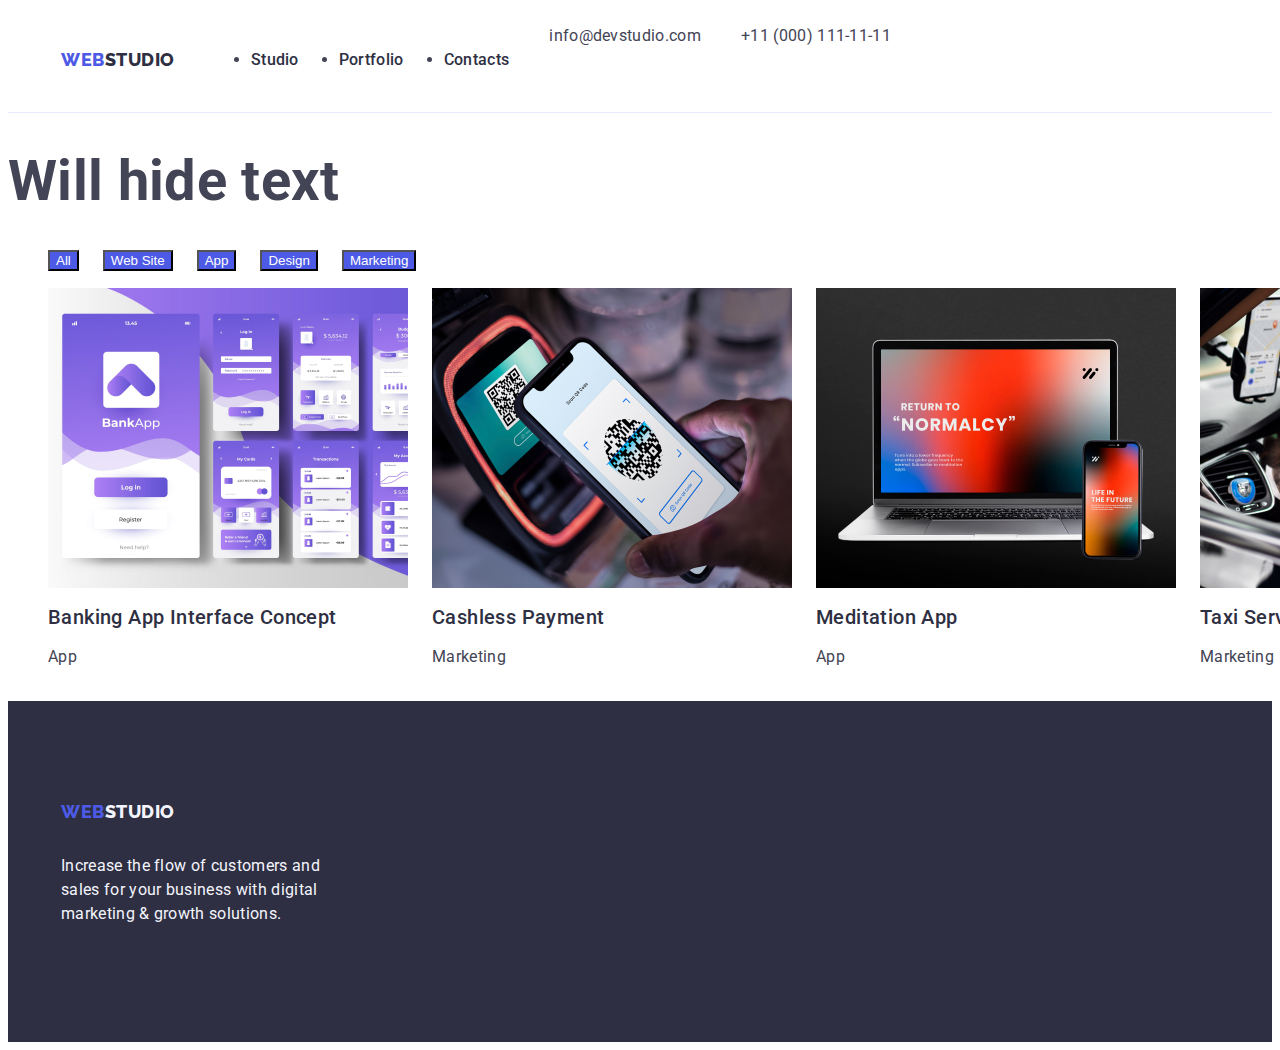
==== portfolio.html @ 48fc5ec0 "revolver equivoqos" ====
<!DOCTYPE html>
<html lang="en">

<head>
  <meta charset="UTF-8">
  <meta name="viewport" content="width=device-width, initial-scale=1.0">
  <title>Portfolio</title>
  <link rel="stylesheet" href="https://cdnjs.cloudflare.com/ajax/libs/modern-normalize/2.0.0/modern-normalize.min.css" integrity="sha512-4xo8blKMVCiXpTaLzQSLSw3KFOVPWhm/TRtuPVc4WG6kUgjH6J03IBuG7JZPkcWMxJ5huwaBpOpnwYElP/m6wg==" crossorigin="anonymous" referrerpolicy="no-referrer" />
  <link rel="preconnect" href="https://fonts.googleapis.com">
  <link rel="preconnect" href="https://fonts.gstatic.com" crossorigin>
  <link href="https://fonts.googleapis.com/css2?family=Raleway:wght@800&family=Roboto:wght@400;500;700;900&display=swap"
    rel="stylesheet">

  <link rel="stylesheet" href="./css/styles.css">
</head>

<body>
  <header class="header">
    <div class="container header-container">
      <nav class="navigate">
        <a href="./index.html" class="logo link">
          Web<span class="logo-second">Studio</span></a>
        <ul class="menu">
          <li class="list-item">
            <a class="link" href="./index.html">Studio</a>
          </li>
          <li class="list-item">
            <a class="link" href="./portfolio.html">Portfolio</a>
          </li>
          <li class="list-item"><a class="link" href="">Contacts</a></li>
        </ul>
      </nav>

      <address class="adr">
        <ul class="list">
          <li class="li-address">
            <a class="link" href="mailto:info@devstudio.com">info@devstudio.com</a>
          </li>
          <li>
            <a class="link" href="tel:+110001111111">+11 (000) 111-11-11</a>
          </li>
        </ul>
      </address>
    </div>
  </header>
  <main>
    <section>
      <h1>Will hide text</h1>
      <!-- filters -->
      <ul class="list filters">
        <li>
          <button type="button" class="btn">All</button>
        </li>
        <li>
          <button type="button" class="btn"> Web Site</button>
        </li>
        <li>
          <button type="button" class="btn"> App</button>
        </li>
        <li>
          <button type="button" class="btn"> Design</button>
        </li>
        <li>
          <button type="button" class="btn"> Marketing</button>
        </li>
      </ul>

      <ul class="list row">
        <li class="project-card">
          <a class="link"><img src="./images/img.jpg" width="360" alt="img">
            <h2 class="header-card-content">Banking App Interface Concept</h2>
            <p class="p-card-content">App</p>
          </a>

        </li>
        <li class=" project-card">
          <a class="link"><img src="./images/img122.jpg" width="360" alt="img">
            <h2 class="header-card-content">Cashless Payment</h2>
            <p class="p-card-content">Marketing</p>
          </a>

        </li>
        <li class=" project-card">
          <a class="link"><img src="./images/img22.jpg" width="360" alt="img">
            <h2 class="header-card-content">Meditation App</h2>
            <p class="p-card-content">App</p>
          </a>

        </li>
        <li class=" project-card">
          <a class="link"> <img src="./images/img32.jpg" width="360" alt="img">
            <h2 class="header-card-content">Taxi Service</h2>
            <p class="p-card-content">Marketing</p>
          </a>

        </li>
        <li class=" project-card">
          <a class="link"><img src="./images/img42.jpg" width="360" alt="img">
            <h2 class="header-card-content">Screen Illustrations</h2>
            <p class="p-card-content">Design</p>
          </a>

        </li>

        <li class=" project-card">
          <a class="link"><img src="./images/img52.jpg" width="360" alt="img">
            <h2 class="header-card-content">Online Courses</h2>
            <p class="p-card-content">Marketing</p>
          </a>

        </li>

        <li class="project-card">
          <a class="link"><img src="./images/img62.jpg" width="360" alt="img">
            <h2 class="header-card-content">Instagram Stories Concept</h2>
            <p class="p-card-content">Design</p>
          </a>

        </li>

        <li class=" project-card">
          <a class="link"><img src="./images/img72.jpg" width="360" alt="img">
            <h2 class="header-card-content">Organic Food</h2>
            <p class="p-card-content">Web Site</p>
          </a>

        </li>

        <li class=" project-card">
          <a class="link"> <img src="./images/img82.jpg" width="360" alt="img">
            <h2 class="header-card-content">Fresh Coffee</h2>
            <p class="p-card-content">Web Site</p>
          </a>

        </li>
      </ul>

    </section>
  </main>
  <footer class="footer">
    <div class="container">
      <a href="./index.html" class="logo link a-footer">
        Web<span class="logo-second">Studio</span></a>
      <p class="p-footer">
        Increase the flow of customers and sales for your business with digital
        marketing & growth solutions.
      </p>
    </div>
  </footer>
</body>

</html>
---- css/styles.css ----
:root {
  --CLOUD: #F4F4FD;
  --CORNFLOWER: #E7E9FC;
  --IRIS: #4D5AE5;
  --NAVY-BLUE: #2E2F42;
  --OCEAN: #404BBF;
  --SLATE: #434455;
  --WHITE: #FFFFFF;
  --GREEN: #31D0AA;
  --LIGHT-SLATE: #8E8F99;
  --NAVY-BLUE-MODAL: #abacb3;
  --GREY: #6d6d7b;
  --DAIRY: #FCFCFC;


}

body {
  font-family: 'Roboto', sans-serif;
  color: #434455;
  background-color: var(--WHITE);
  line-height: 1.5;
  letter-spacing: 0.02em;
}

a {
  text-decoration: none;

}

h1 {
  font-weight: bold;
  font-size: 56px;
  line-height: 60px;
}

h2 {
  font-weight: bold;
  font-size: 36px;

}

h3 {
  font-weight: 500;
  font-size: 20px;
}

img {
  display: block;
}

.header {
  border-bottom: 1px solid #e7e9fc;
}

.header-container:first-child {
  display: flex;
}

.container {
  width: 1158px;
  margin: 0 auto;
  padding: 0 15px;

}

.link {
  font-size: .75rem;
  line-height: 1.5;
  letter-spacing: 0.02em;
  text-decoration: none;
  font-size: 16px;
}

.btn {
  background-color: var(--IRIS);
  color: var(--WHITE);
  cursor: pointer;
}

/* NAV */
.navigate {
  display: flex;
  align-items: center;

}

.logo {
  font-family: 'Raleway', sans-serif;
  font-weight: 800;
  font-size: 18px;
  line-height: 1.17;
  letter-spacing: 0.03em;
  text-transform: uppercase;
  color: var(--IRIS);
  margin-right: 76px;

}

header .logo-second {
  color: var(--NAVY-BLUE);
}

.list {
  list-style: none;
  display: flex;
  gap: 24px;
}

.menu {
  display: flex;
  gap: 40px;
  padding: 24px 0;
}

/* .list-item {
  padding: 24px 0;
} */

.list-item>a {
  font-size: 16px;
  line-height: 1.5;
  letter-spacing: 0.02em;
}

.list-item .link {
  font-weight: 500;
  color: var(--NAVY-BLUE);

}

.adr {
  font-style: normal;
  font-size: 16px;
  line-height: 1.5;
  letter-spacing: 0.02em;
  color: var(--SLATE)
}

.li-address {
  display: flex;
  gap: 40px;
}

.link:hover,
.link:focus {
  color: var(--OCEAN);
  /* text-decoration: underline var(--NAVY-BLUE); */
}


address a {
  color: var(--SLATE);
  margin-right: 1rem;
}

/* Main Page - Studio */
/* section 1 */
.hero {
  background-color: var(--NAVY-BLUE);
  padding: 188px 0;

}

.hero-header {
  line-height: 1.07;
  text-align: center;
  letter-spacing: 0.02em;
  color: var(--WHITE);
  max-width: 496px;
}

.hero-btn {
  display: block;
  min-width: 169px;
  height: 56px;
  border: none;
  border-radius: 4px;
  background-color: var(--IRIS);

}

/* section 2 */
.section-second {
  padding: 120px 0;
}

.header-section-second {
  line-height: 1.2;
  letter-spacing: 0.02em;
  color: var(--NAVY-BLUE);
}

.visually-hidden {
  position: absolute;
  width: 1px;
  height: 1px;
  margin: -1px;
  border: 0;
  padding: 0;

  white-space: nowrap;
  clip-path: inset(100%);
  clip: rect(0 0 0 0);
  overflow: hidden;
}

.li-section-second {
  width: calc((100% - 72px) / 4);
}

.p-card {
  color: var(--SLATE);
}

.section-second .header-card {
  line-height: 1.2;
  letter-spacing: 0.02em;
  color: var(--NAVY-BLUE);
  margin-bottom: 8px;
}

/* section 3 */
.section-third {
  padding-bottom: 120px;
}

.header-second {
  line-height: 1.11;
  text-align: center;
  text-transform: capitalize;
  color: var(--NAVY-BLUE);
  letter-spacing: 0.02em;
  margin-bottom: 72px;
}

.li-section-third {
  width: calc((100% - 48px) / 3);
}

/* section 4 Our Team */
.section-team {
  background-color: var(--CLOUD);
  padding: 120px 0;

}

.team_card {
  background-color: var(--WHITE);
  width: calc((100% - 72px) / 4);
  border-radius: 0px 0px 4px 4px;
}

.container-employee {
  padding: 32px 0;
}

.header-card {
  text-align: center;
  margin-bottom: 8px;
}

.p-card {
  text-align: center;
}

/* FILTERS */
.filters ul {
  justify-content: center;
}

.filters>.btn {
  margin-right: 2rem;
  background-color: var(--CLOUD);
  border: 1px solid var(--CORNFLOWER);
  color: var(--IRIS);
  cursor: pointer;
  letter-spacing: 0.04em;
  font-family: "Roboto", sans-serif;
  font-weight: 500;
  font-size: 16px;
  line-height: 1.5;
  letter-spacing: 0.04em;
}

.btn:active,
.btn:hover,
.btn:focus {
  color: var(--WHITE);
  background-color: var(--OCEAN);
}

/* sections */

.header-card-content {
  font-size: 20px;
  line-height: 1.2;
  letter-spacing: 0.02em;
  color: var(--NAVY-BLUE);
  font-weight: 500;
}

.p-card-content {
  font-size: 16px;
  line-height: 1.5;
  letter-spacing: 0.02em;
  color: var(--SLATE);
}

/* FOOTER */
.footer {
  background-color: var(--NAVY-BLUE);
  padding: 100px 0;

}
.a-footer{
  display: inline-block;
  margin-bottom: 16px; 
}

.p-footer {
  line-height: 1.5;
  color: var(--CLOUD);
  letter-spacing: 0.02em;
  max-width: 264px;
}

.logo-second {
  color: var(--CLOUD);
}
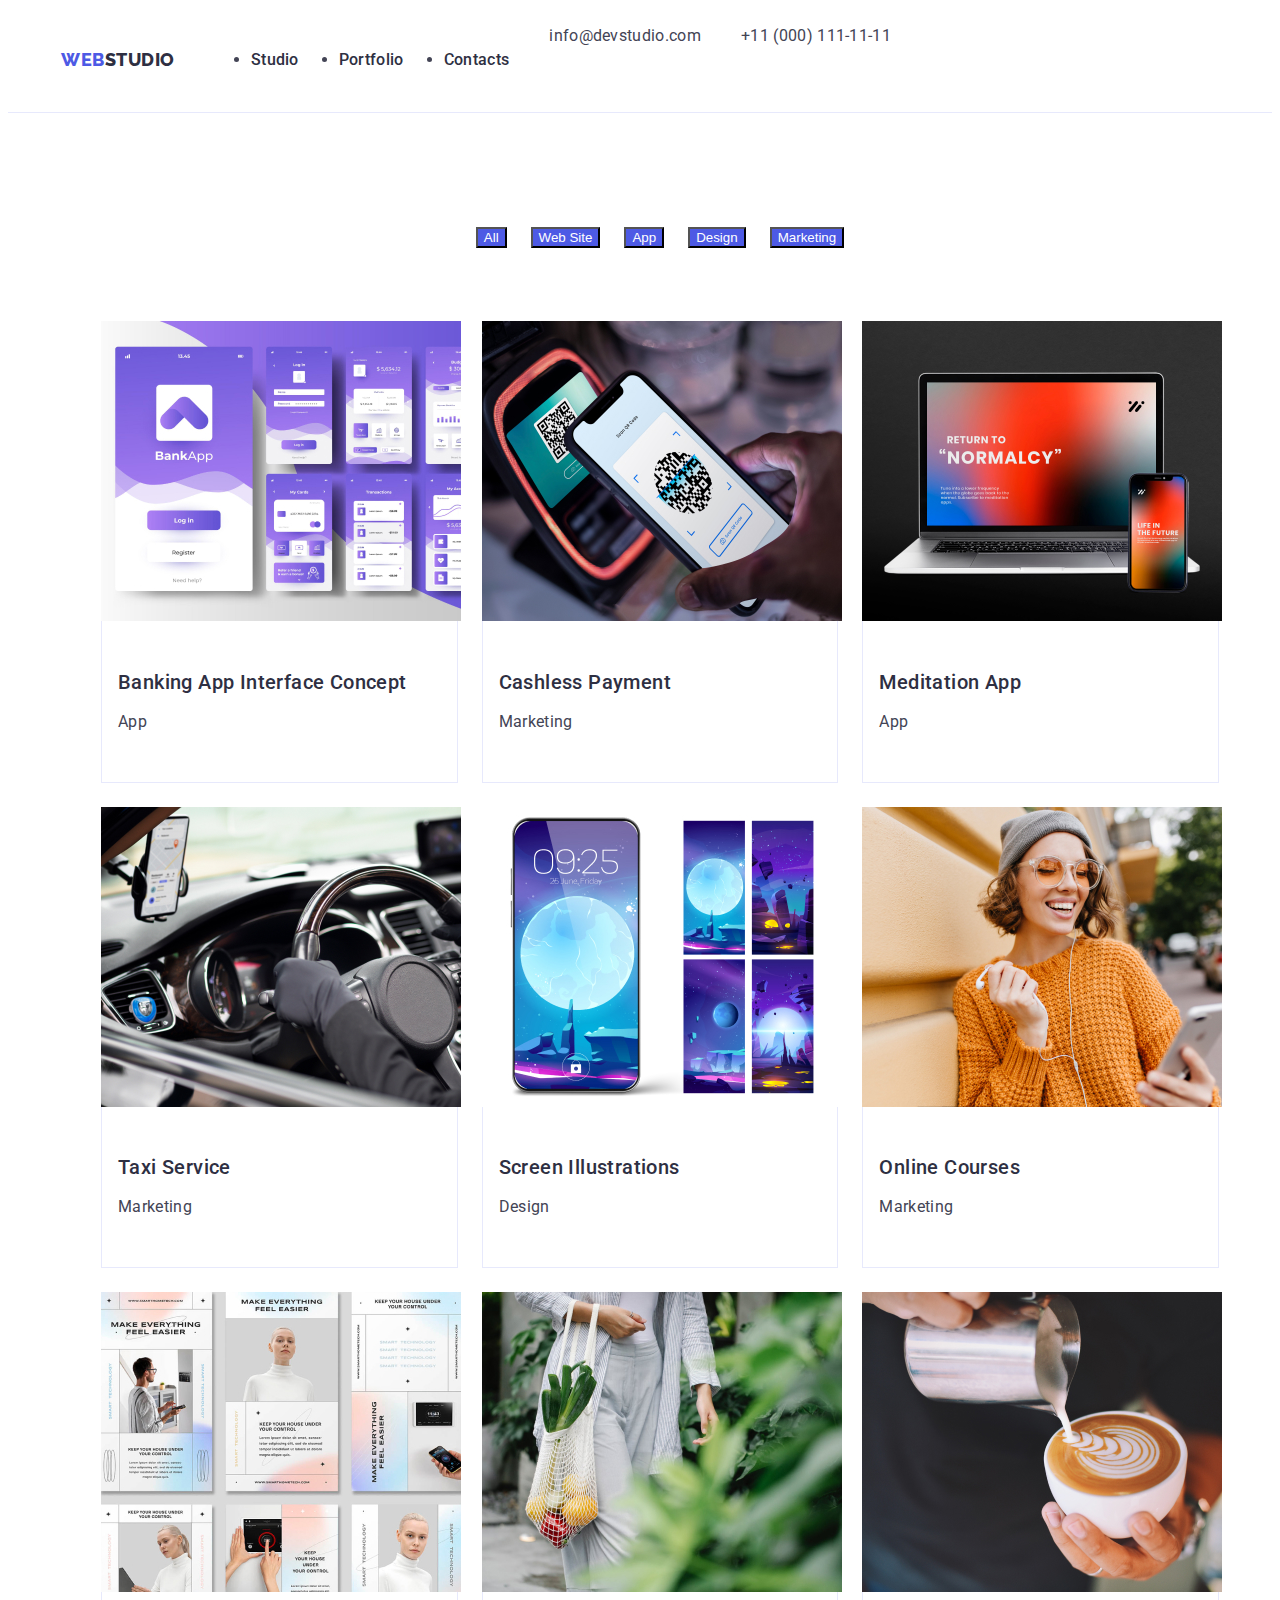
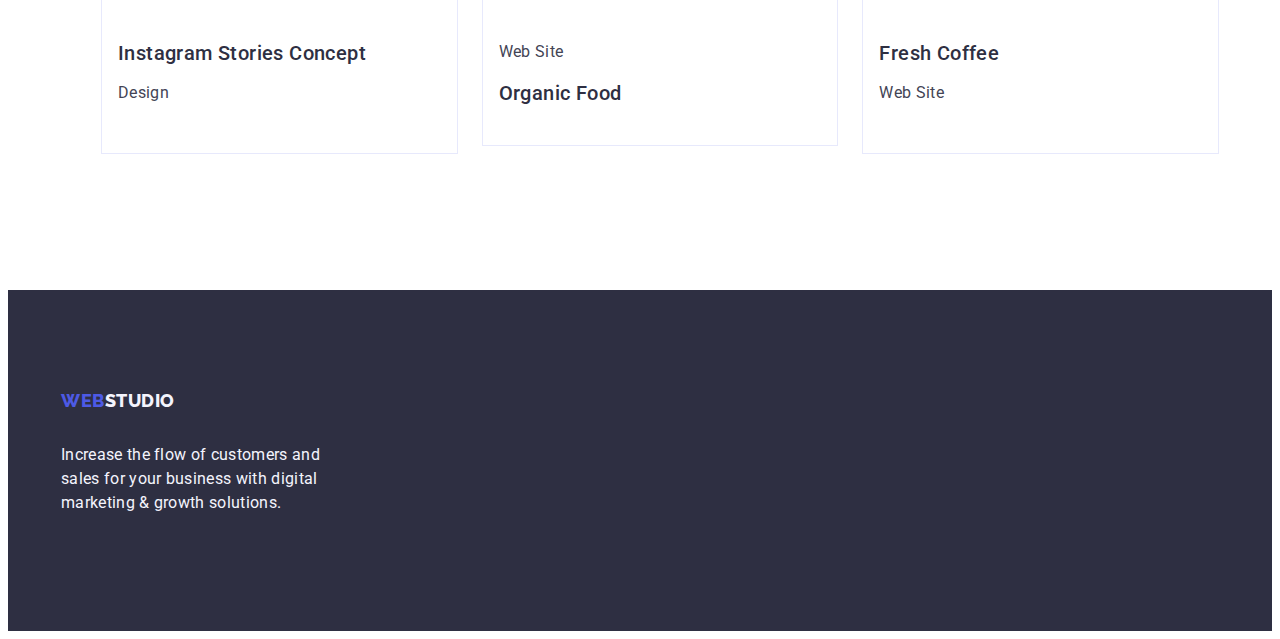
==== commit a7d3cc15: "portfolio page" ====
--- a/portfolio.html
+++ b/portfolio.html
@@ -5,7 +5,9 @@
   <meta charset="UTF-8">
   <meta name="viewport" content="width=device-width, initial-scale=1.0">
   <title>Portfolio</title>
-  <link rel="stylesheet" href="https://cdnjs.cloudflare.com/ajax/libs/modern-normalize/2.0.0/modern-normalize.min.css" integrity="sha512-4xo8blKMVCiXpTaLzQSLSw3KFOVPWhm/TRtuPVc4WG6kUgjH6J03IBuG7JZPkcWMxJ5huwaBpOpnwYElP/m6wg==" crossorigin="anonymous" referrerpolicy="no-referrer" />
+  <link rel="stylesheet" href="https://cdnjs.cloudflare.com/ajax/libs/modern-normalize/2.0.0/modern-normalize.min.css"
+    integrity="sha512-4xo8blKMVCiXpTaLzQSLSw3KFOVPWhm/TRtuPVc4WG6kUgjH6J03IBuG7JZPkcWMxJ5huwaBpOpnwYElP/m6wg=="
+    crossorigin="anonymous" referrerpolicy="no-referrer" />
   <link rel="preconnect" href="https://fonts.googleapis.com">
   <link rel="preconnect" href="https://fonts.gstatic.com" crossorigin>
   <link href="https://fonts.googleapis.com/css2?family=Raleway:wght@800&family=Roboto:wght@400;500;700;900&display=swap"
@@ -44,97 +46,111 @@
     </div>
   </header>
   <main>
-    <section>
-      <h1>Will hide text</h1>
-      <!-- filters -->
-      <ul class="list filters">
-        <li>
-          <button type="button" class="btn">All</button>
-        </li>
-        <li>
-          <button type="button" class="btn"> Web Site</button>
-        </li>
-        <li>
-          <button type="button" class="btn"> App</button>
-        </li>
-        <li>
-          <button type="button" class="btn"> Design</button>
-        </li>
-        <li>
-          <button type="button" class="btn"> Marketing</button>
-        </li>
-      </ul>
+    <section class="main">
+      <div class="container">
+        <h1 class="visually-hidden">Will hide text</h1>
+        <!-- filters -->
+        <ul class="list ul-filter">
+          <li>
+            <button type="button" class="btn">All</button>
+          </li>
+          <li>
+            <button type="button" class="btn"> Web Site</button>
+          </li>
+          <li>
+            <button type="button" class="btn"> App</button>
+          </li>
+          <li>
+            <button type="button" class="btn"> Design</button>
+          </li>
+          <li>
+            <button type="button" class="btn"> Marketing</button>
+          </li>
+        </ul>
 
-      <ul class="list row">
-        <li class="project-card">
-          <a class="link"><img src="./images/img.jpg" width="360" alt="img">
-            <h2 class="header-card-content">Banking App Interface Concept</h2>
-            <p class="p-card-content">App</p>
-          </a>
+        <ul class="list ul-wrap">
+          <li class="project-card">
+            <a class="link"><img src="./images/img.jpg" width="360" alt="img">
+              <div class="shot-description-cart">
+                <h2 class="header-card-content">Banking App Interface Concept</h2>
+                <p class="p-card-content">App</p>
+              </div>
+            </a>
+          </li>
 
-        </li>
-        <li class=" project-card">
-          <a class="link"><img src="./images/img122.jpg" width="360" alt="img">
-            <h2 class="header-card-content">Cashless Payment</h2>
-            <p class="p-card-content">Marketing</p>
-          </a>
+          <li class=" project-card">
+            <a class="link"><img src="./images/img122.jpg" width="360" alt="img">
+              <div class="shot-description-cart">
+                <h2 class="header-card-content">Cashless Payment</h2>
+                <p class="p-card-content">Marketing</p>
+              </div>
+            </a>
+          </li>
+          <li class=" project-card">
+            <a class="link"><img src="./images/img22.jpg" width="360" alt="img">
+              <div class="shot-description-cart">
+                <h2 class="header-card-content">Meditation App</h2>
+                <p class="p-card-content">App</p>
+              </div>
+            </a>
+          </li>
 
-        </li>
-        <li class=" project-card">
-          <a class="link"><img src="./images/img22.jpg" width="360" alt="img">
-            <h2 class="header-card-content">Meditation App</h2>
-            <p class="p-card-content">App</p>
-          </a>
+          <li class=" project-card">
+            <a class="link"> <img src="./images/img32.jpg" width="360" alt="img">
+              <div class="shot-description-cart">
+                <h2 class="header-card-content">Taxi Service</h2>
+                <p class="p-card-content">Marketing</p>
+              </div>
+            </a>
+          </li>
 
-        </li>
-        <li class=" project-card">
-          <a class="link"> <img src="./images/img32.jpg" width="360" alt="img">
-            <h2 class="header-card-content">Taxi Service</h2>
-            <p class="p-card-content">Marketing</p>
-          </a>
+          <li class=" project-card">
+            <a class="link"><img src="./images/img42.jpg" width="360" alt="img">
+              <div class="shot-description-cart">
+                <h2 class="header-card-content">Screen Illustrations</h2>
+                <p class="p-card-content">Design</p>
+              </div>
+            </a>
+          </li>
 
-        </li>
-        <li class=" project-card">
-          <a class="link"><img src="./images/img42.jpg" width="360" alt="img">
-            <h2 class="header-card-content">Screen Illustrations</h2>
-            <p class="p-card-content">Design</p>
-          </a>
+          <li class=" project-card">
+            <a class="link"><img src="./images/img52.jpg" width="360" alt="img">
+              <div class="shot-description-cart">
+                <h2 class="header-card-content">Online Courses</h2>
+                <p class="p-card-content">Marketing</p>
+              </div>
+            </a>
 
-        </li>
+          </li>
 
-        <li class=" project-card">
-          <a class="link"><img src="./images/img52.jpg" width="360" alt="img">
-            <h2 class="header-card-content">Online Courses</h2>
-            <p class="p-card-content">Marketing</p>
-          </a>
+          <li class="project-card">
+            <a class="link"><img src="./images/img62.jpg" width="360" alt="img">
+              <div class="shot-description-cart">
+                <h2 class="header-card-content">Instagram Stories Concept</h2>
+                <p class="p-card-content">Design</p>
+              </div>
+            </a>
+          </li>
 
-        </li>
+          <li class=" project-card">
+            <a class="link"><img src="./images/img72.jpg" width="360" alt="img">
+              <div class="shot-description-cart">
+                <p class="p-card-content">Web Site</p>
+                <h2 class="header-card-content">Organic Food</h2>
+              </div>
+            </a>
+          </li>
 
-        <li class="project-card">
-          <a class="link"><img src="./images/img62.jpg" width="360" alt="img">
-            <h2 class="header-card-content">Instagram Stories Concept</h2>
-            <p class="p-card-content">Design</p>
-          </a>
-
-        </li>
-
-        <li class=" project-card">
-          <a class="link"><img src="./images/img72.jpg" width="360" alt="img">
-            <h2 class="header-card-content">Organic Food</h2>
-            <p class="p-card-content">Web Site</p>
-          </a>
-
-        </li>
-
-        <li class=" project-card">
-          <a class="link"> <img src="./images/img82.jpg" width="360" alt="img">
-            <h2 class="header-card-content">Fresh Coffee</h2>
-            <p class="p-card-content">Web Site</p>
-          </a>
-
-        </li>
-      </ul>
-
+          <li class=" project-card">
+            <a class="link"> <img src="./images/img82.jpg" width="360" alt="img">
+              <div class="shot-description-cart">
+                <h2 class="header-card-content">Fresh Coffee</h2>
+                <p class="p-card-content">Web Site</p>
+              </div>
+            </a>
+          </li>
+        </ul>
+      </div>
     </section>
   </main>
   <footer class="footer">
--- a/css/styles.css
+++ b/css/styles.css
@@ -264,10 +264,21 @@
   text-align: center;
 }
 
+/* Portfolio Page */
+
+.main {
+  padding-top: 96px;
+  padding-bottom: 120px;
+}
+
 /* FILTERS */
-.filters ul {
+.ul-filter {
   justify-content: center;
-}
+  display: flex;
+  justify-content: center;
+  gap: 24px;
+  margin-bottom: 72px;
+  }
 
 .filters>.btn {
   margin-right: 2rem;
@@ -281,23 +292,46 @@
   font-size: 16px;
   line-height: 1.5;
   letter-spacing: 0.04em;
-}
+  padding: 12px 24px;
+  border: 1px solid var(--CORNFLOWER);
+  border-radius: 4px;
+}
+/* .btn-filter{
+  padding: 12px 24px;
+  border: 1px solid var(--CORNFLOWER)
+} */
 
 .btn:active,
 .btn:hover,
 .btn:focus {
   color: var(--WHITE);
   background-color: var(--OCEAN);
-}
-
-/* sections */
-
+  border: 1px solid transparent;
+}
+
+/* ul-wrap*/
+.ul-wrap{
+  display: flex;
+  flex-wrap: wrap;
+  column-gap: 24px;
+}
+
+.project-card{
+  width: calc((100% - 48px) / 3);
+}
+.shot-description-cart{
+  padding: 32px 16px;
+  border: 1px solid #e7e9fc;
+  border-top: none;
+}
 .header-card-content {
   font-size: 20px;
   line-height: 1.2;
   letter-spacing: 0.02em;
   color: var(--NAVY-BLUE);
   font-weight: 500;
+  margin-bottom: 8px;
+  
 }
 
 .p-card-content {
@@ -313,9 +347,10 @@
   padding: 100px 0;
 
 }
-.a-footer{
+
+.a-footer {
   display: inline-block;
-  margin-bottom: 16px; 
+  margin-bottom: 16px;
 }
 
 .p-footer {
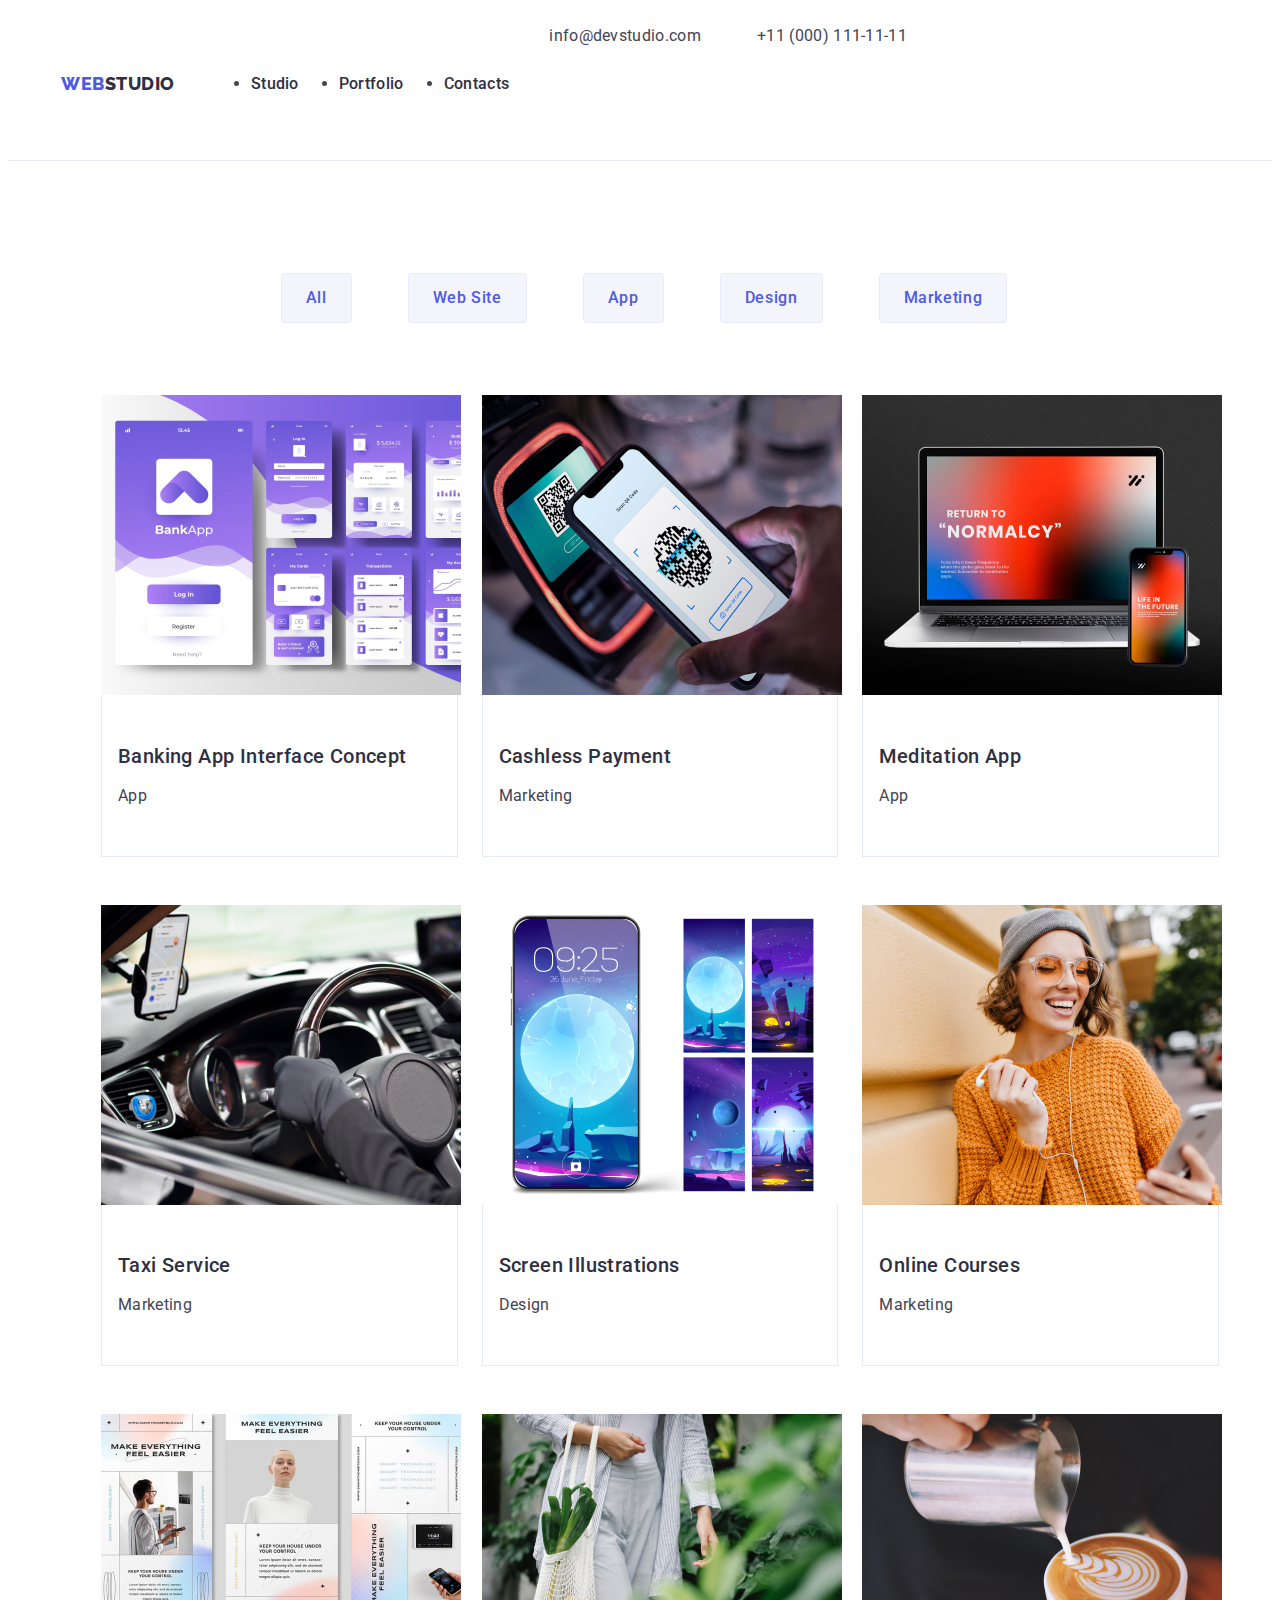
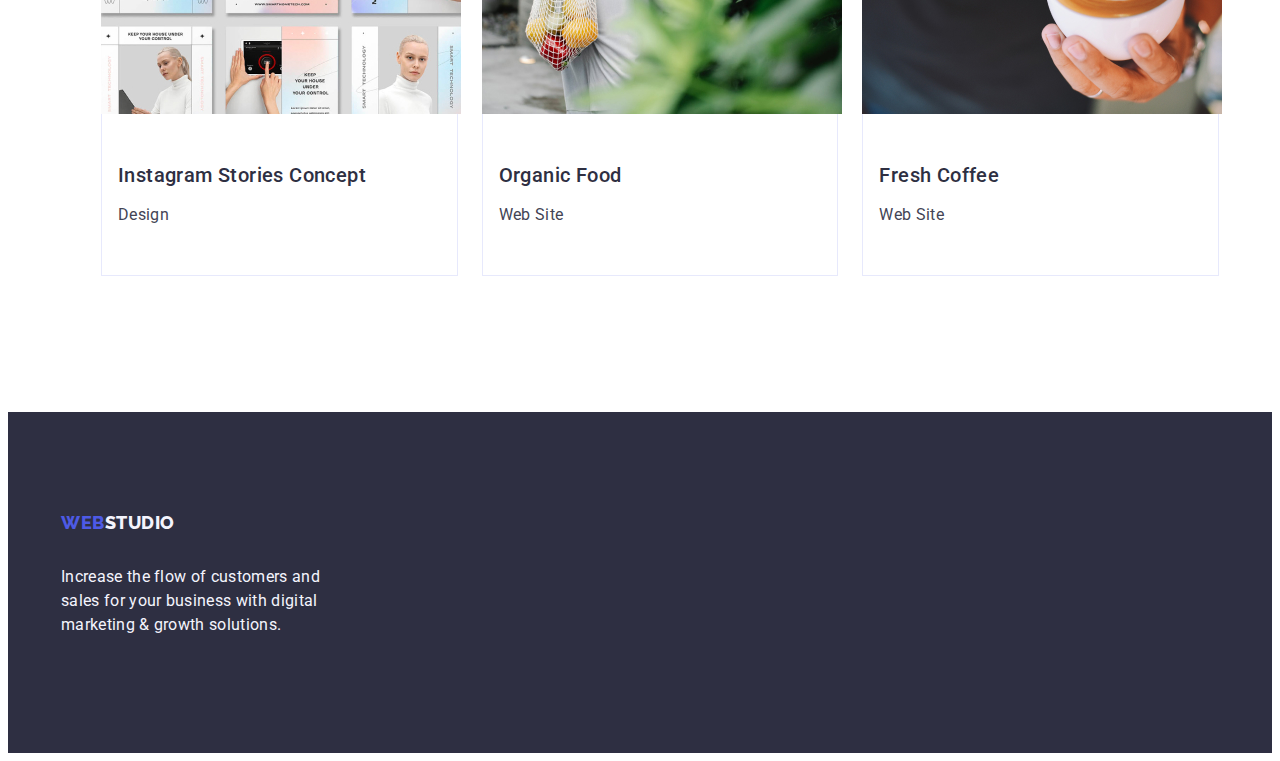
==== commit aa19263c: "different changes all project" ====
--- a/portfolio.html
+++ b/portfolio.html
@@ -34,7 +34,7 @@
       </nav>
 
       <address class="adr">
-        <ul class="list">
+        <ul class="list ul-address">
           <li class="li-address">
             <a class="link" href="mailto:info@devstudio.com">info@devstudio.com</a>
           </li>
@@ -52,7 +52,7 @@
         <!-- filters -->
         <ul class="list ul-filter">
           <li>
-            <button type="button" class="btn">All</button>
+            <button type="button" class="btn"> All</button>
           </li>
           <li>
             <button type="button" class="btn"> Web Site</button>
@@ -135,8 +135,8 @@
           <li class=" project-card">
             <a class="link"><img src="./images/img72.jpg" width="360" alt="img">
               <div class="shot-description-cart">
+                <h2 class="header-card-content">Organic Food</h2>
                 <p class="p-card-content">Web Site</p>
-                <h2 class="header-card-content">Organic Food</h2>
               </div>
             </a>
           </li>
--- a/css/styles.css
+++ b/css/styles.css
@@ -113,9 +113,9 @@
   padding: 24px 0;
 }
 
-/* .list-item {
+.list-item {
   padding: 24px 0;
-} */
+}
 
 .list-item>a {
   font-size: 16px;
@@ -148,7 +148,9 @@
   /* text-decoration: underline var(--NAVY-BLUE); */
 }
 
-
+.ul-address{
+  gap: 40px;
+}
 address a {
   color: var(--SLATE);
   margin-right: 1rem;
@@ -247,7 +249,8 @@
 
 .team_card {
   background-color: var(--WHITE);
-  width: calc((100% - 72px) / 4);
+  /* width: calc((100% - 72px) / 4); */
+  flex-basis: calc((100%-24*3)/4);
   border-radius: 0px 0px 4px 4px;
 }
 
@@ -270,6 +273,7 @@
   padding-top: 96px;
   padding-bottom: 120px;
 }
+
 
 /* FILTERS */
 .ul-filter {
@@ -280,7 +284,7 @@
   margin-bottom: 72px;
   }
 
-.filters>.btn {
+  .ul-filter .btn {
   margin-right: 2rem;
   background-color: var(--CLOUD);
   border: 1px solid var(--CORNFLOWER);
@@ -298,7 +302,8 @@
 }
 /* .btn-filter{
   padding: 12px 24px;
-  border: 1px solid var(--CORNFLOWER)
+  border: 1px solid var(--CORNFLOWER);
+  border-radius: 4px;
 } */
 
 .btn:active,
@@ -314,9 +319,10 @@
   display: flex;
   flex-wrap: wrap;
   column-gap: 24px;
-}
-
-.project-card{
+  row-gap: 48px;
+}
+
+.ul-wrap .project-card{
   width: calc((100% - 48px) / 3);
 }
 .shot-description-cart{
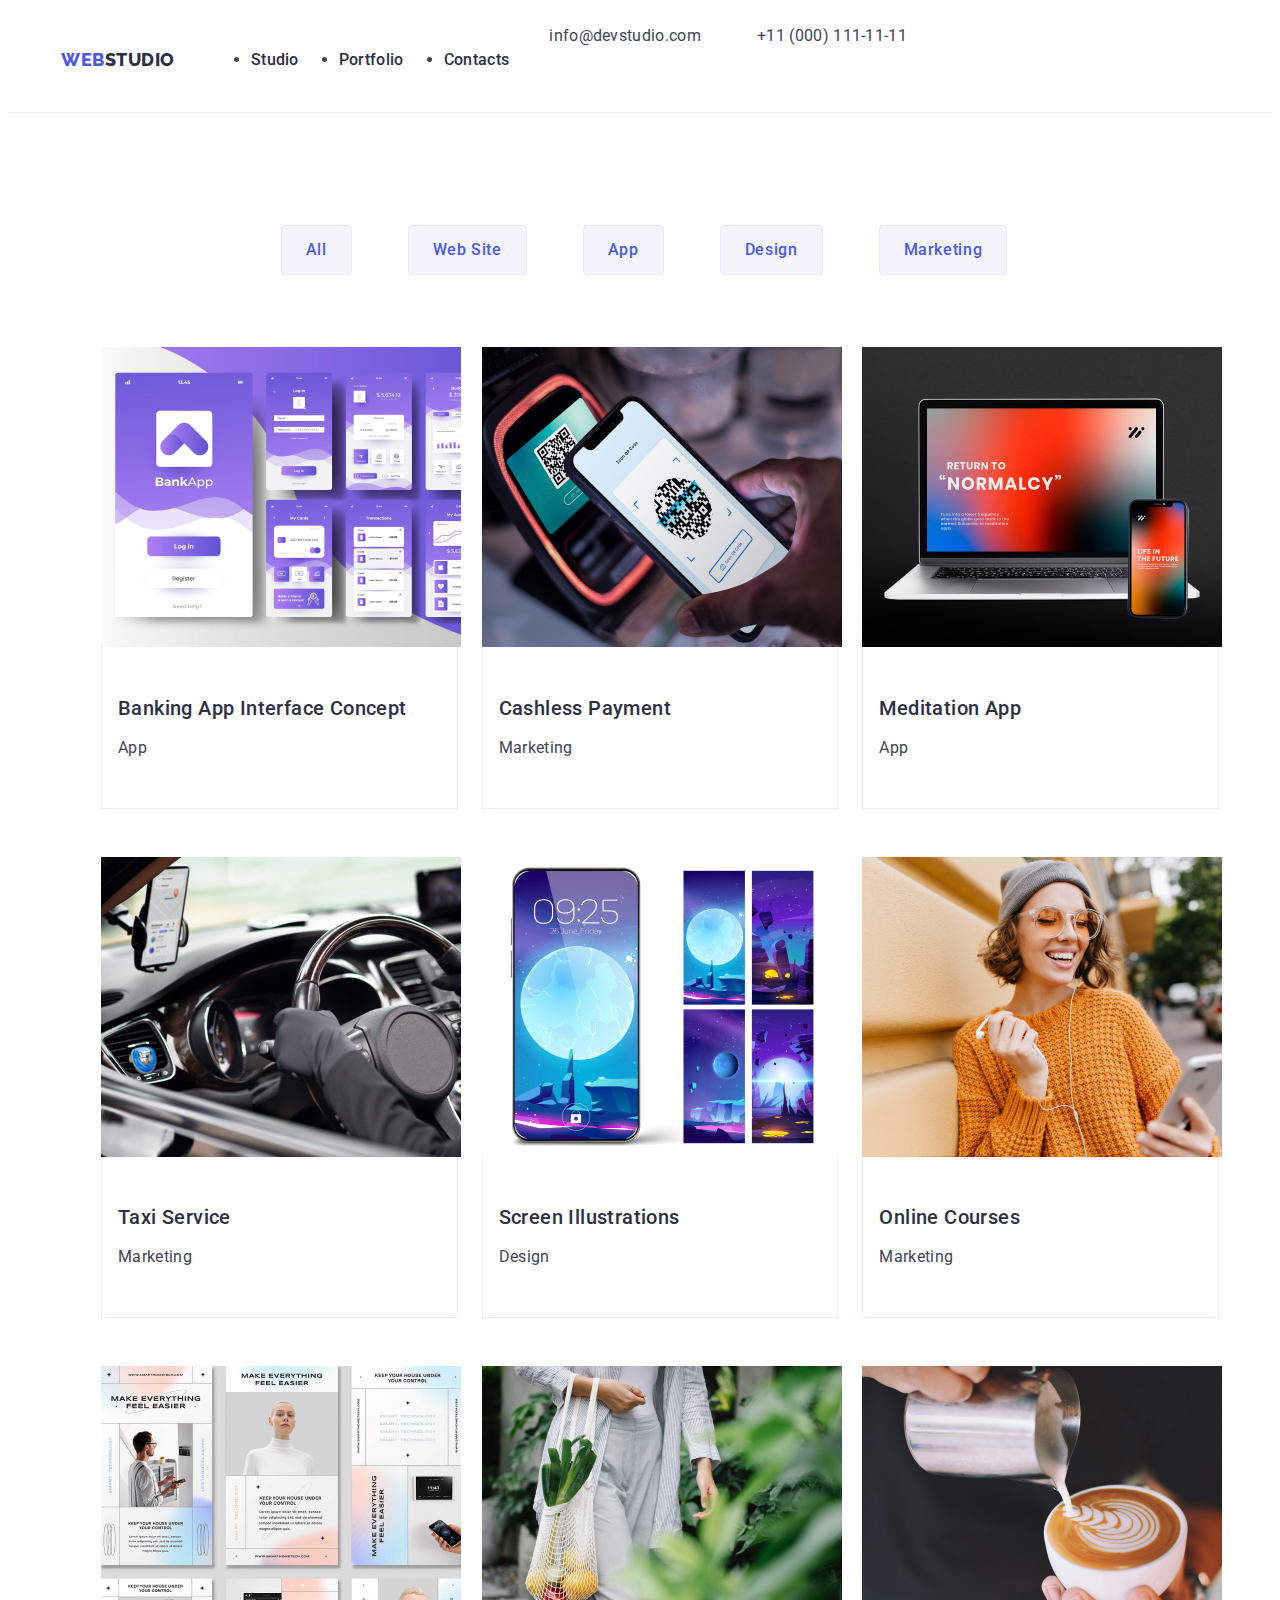
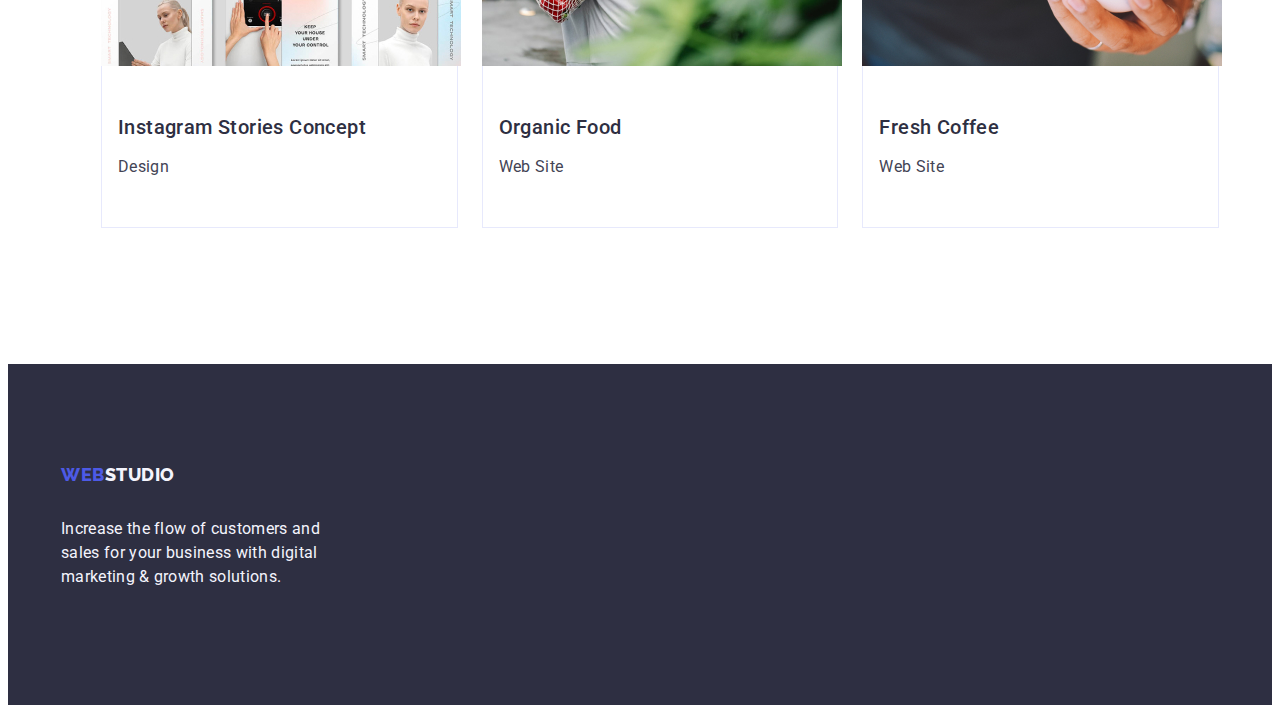
==== commit b077905a: "changed header" ====
--- a/portfolio.html
+++ b/portfolio.html
@@ -24,12 +24,12 @@
           Web<span class="logo-second">Studio</span></a>
         <ul class="menu">
           <li class="list-item">
-            <a class="link" href="./index.html">Studio</a>
+            <a class="link link-item-header" href="./index.html">Studio</a>
           </li>
           <li class="list-item">
-            <a class="link" href="./portfolio.html">Portfolio</a>
+            <a class="link link-item-header" href="./portfolio.html">Portfolio</a>
           </li>
-          <li class="list-item"><a class="link" href="">Contacts</a></li>
+          <li class="list-item"><a class="link link-item-header" href="">Contacts</a></li>
         </ul>
       </nav>
 
@@ -120,7 +120,6 @@
                 <p class="p-card-content">Marketing</p>
               </div>
             </a>
-
           </li>
 
           <li class="project-card">
--- a/css/styles.css
+++ b/css/styles.css
@@ -112,12 +112,12 @@
   gap: 40px;
   padding: 24px 0;
 }
-
-.list-item {
+ 
+.link-item-header{
   padding: 24px 0;
 }
 
-.list-item>a {
+.list-item > a {
   font-size: 16px;
   line-height: 1.5;
   letter-spacing: 0.02em;
@@ -148,9 +148,10 @@
   /* text-decoration: underline var(--NAVY-BLUE); */
 }
 
-.ul-address{
+.ul-address {
   gap: 40px;
 }
+
 address a {
   color: var(--SLATE);
   margin-right: 1rem;
@@ -161,7 +162,6 @@
 .hero {
   background-color: var(--NAVY-BLUE);
   padding: 188px 0;
-
 }
 
 .hero-header {
@@ -179,7 +179,6 @@
   border: none;
   border-radius: 4px;
   background-color: var(--IRIS);
-
 }
 
 /* section 2 */
@@ -200,7 +199,6 @@
   margin: -1px;
   border: 0;
   padding: 0;
-
   white-space: nowrap;
   clip-path: inset(100%);
   clip: rect(0 0 0 0);
@@ -208,7 +206,8 @@
 }
 
 .li-section-second {
-  width: calc((100% - 72px) / 4);
+  /* width: calc((100% - 72px) / 4); */
+  flex-basis: calc((100%-3*24px)/4);
 }
 
 .p-card {
@@ -237,7 +236,8 @@
 }
 
 .li-section-third {
-  width: calc((100% - 48px) / 3);
+  /* width: calc((100% - 48px) / 3); */
+  flex-basis: calc((100%-3*16px)/3);
 }
 
 /* section 4 Our Team */
@@ -282,9 +282,9 @@
   justify-content: center;
   gap: 24px;
   margin-bottom: 72px;
-  }
-
-  .ul-filter .btn {
+}
+
+.ul-filter .btn {
   margin-right: 2rem;
   background-color: var(--CLOUD);
   border: 1px solid var(--CORNFLOWER);
@@ -300,6 +300,7 @@
   border: 1px solid var(--CORNFLOWER);
   border-radius: 4px;
 }
+
 /* .btn-filter{
   padding: 12px 24px;
   border: 1px solid var(--CORNFLOWER);
@@ -315,21 +316,24 @@
 }
 
 /* ul-wrap*/
-.ul-wrap{
+.ul-wrap {
   display: flex;
   flex-wrap: wrap;
   column-gap: 24px;
   row-gap: 48px;
 }
 
-.ul-wrap .project-card{
+.project-card {
   width: calc((100% - 48px) / 3);
-}
-.shot-description-cart{
+  width: calc((100%-48px)/3);
+}
+
+.shot-description-cart {
   padding: 32px 16px;
   border: 1px solid #e7e9fc;
   border-top: none;
 }
+
 .header-card-content {
   font-size: 20px;
   line-height: 1.2;
@@ -337,7 +341,7 @@
   color: var(--NAVY-BLUE);
   font-weight: 500;
   margin-bottom: 8px;
-  
+
 }
 
 .p-card-content {
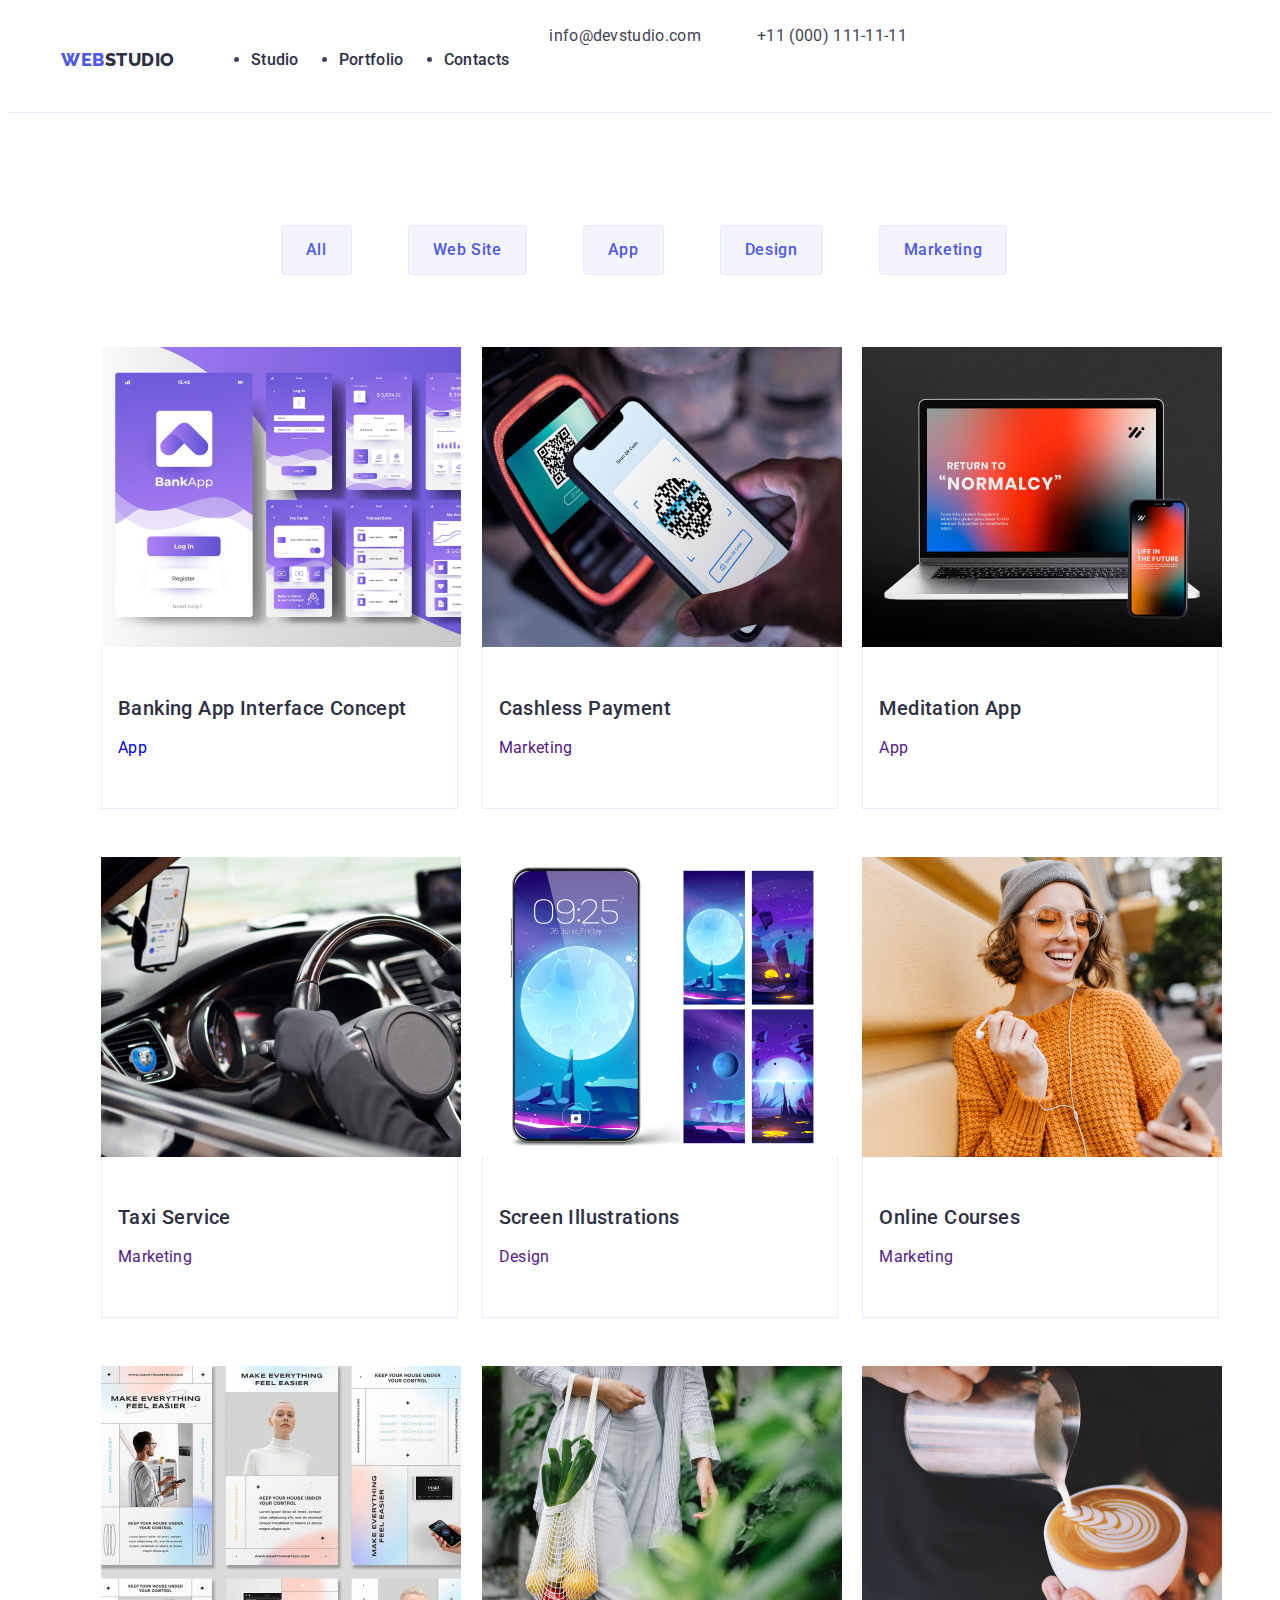
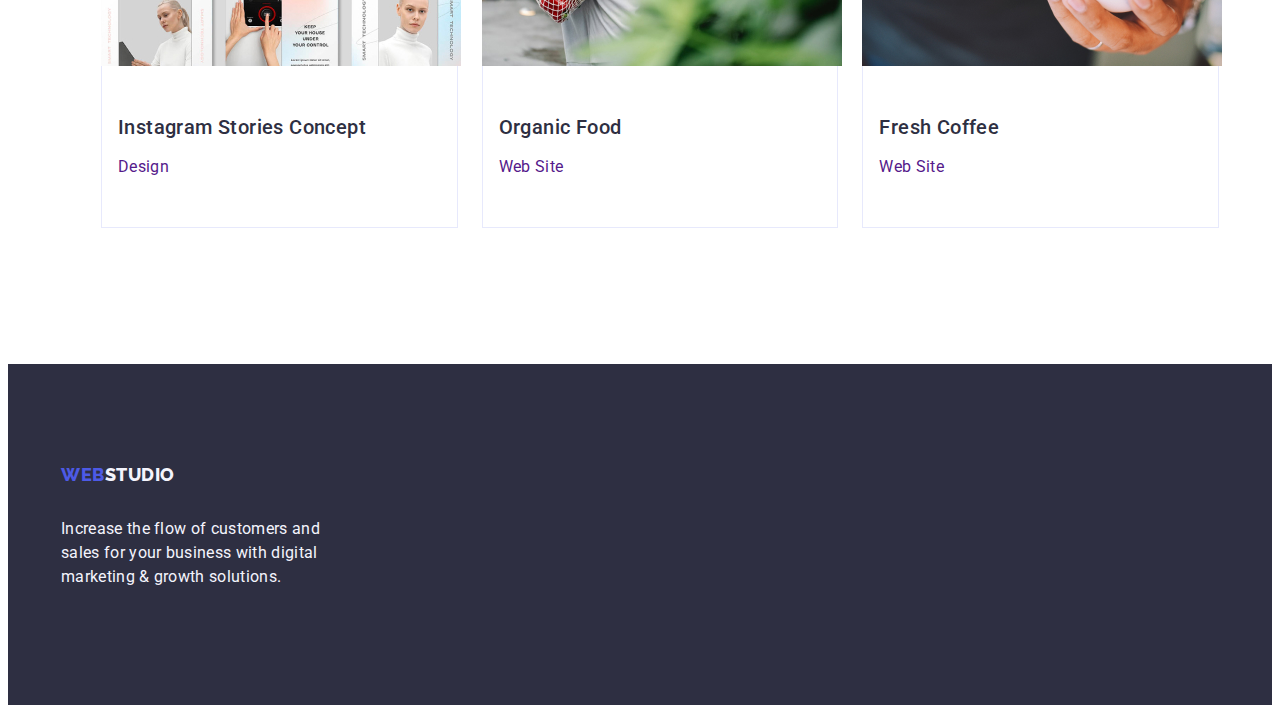
==== commit 9390f825: "added href" ====
--- a/portfolio.html
+++ b/portfolio.html
@@ -70,7 +70,7 @@
 
         <ul class="list ul-wrap">
           <li class="project-card">
-            <a class="link"><img src="./images/img.jpg" width="360" alt="img">
+            <a class="link" href="#"><img src="./images/img.jpg" width="360" alt="img">
               <div class="shot-description-cart">
                 <h2 class="header-card-content">Banking App Interface Concept</h2>
                 <p class="p-card-content">App</p>
@@ -79,7 +79,7 @@
           </li>
 
           <li class=" project-card">
-            <a class="link"><img src="./images/img122.jpg" width="360" alt="img">
+            <a class="link" href=""><img src="./images/img122.jpg" width="360" alt="img">
               <div class="shot-description-cart">
                 <h2 class="header-card-content">Cashless Payment</h2>
                 <p class="p-card-content">Marketing</p>
@@ -87,7 +87,7 @@
             </a>
           </li>
           <li class=" project-card">
-            <a class="link"><img src="./images/img22.jpg" width="360" alt="img">
+            <a class="link" href=""><img src="./images/img22.jpg" width="360" alt="img">
               <div class="shot-description-cart">
                 <h2 class="header-card-content">Meditation App</h2>
                 <p class="p-card-content">App</p>
@@ -96,7 +96,7 @@
           </li>
 
           <li class=" project-card">
-            <a class="link"> <img src="./images/img32.jpg" width="360" alt="img">
+            <a class="link" href=""> <img src="./images/img32.jpg" width="360" alt="img">
               <div class="shot-description-cart">
                 <h2 class="header-card-content">Taxi Service</h2>
                 <p class="p-card-content">Marketing</p>
@@ -105,7 +105,7 @@
           </li>
 
           <li class=" project-card">
-            <a class="link"><img src="./images/img42.jpg" width="360" alt="img">
+            <a class="link" href=""><img src="./images/img42.jpg" width="360" alt="img">
               <div class="shot-description-cart">
                 <h2 class="header-card-content">Screen Illustrations</h2>
                 <p class="p-card-content">Design</p>
@@ -114,7 +114,7 @@
           </li>
 
           <li class=" project-card">
-            <a class="link"><img src="./images/img52.jpg" width="360" alt="img">
+            <a class="link" href=""><img src="./images/img52.jpg" width="360" alt="img">
               <div class="shot-description-cart">
                 <h2 class="header-card-content">Online Courses</h2>
                 <p class="p-card-content">Marketing</p>
@@ -123,7 +123,7 @@
           </li>
 
           <li class="project-card">
-            <a class="link"><img src="./images/img62.jpg" width="360" alt="img">
+            <a class="link" href=""><img src="./images/img62.jpg" width="360" alt="img">
               <div class="shot-description-cart">
                 <h2 class="header-card-content">Instagram Stories Concept</h2>
                 <p class="p-card-content">Design</p>
@@ -132,7 +132,7 @@
           </li>
 
           <li class=" project-card">
-            <a class="link"><img src="./images/img72.jpg" width="360" alt="img">
+            <a class="link" href=""><img src="./images/img72.jpg" width="360" alt="img">
               <div class="shot-description-cart">
                 <h2 class="header-card-content">Organic Food</h2>
                 <p class="p-card-content">Web Site</p>
@@ -141,7 +141,7 @@
           </li>
 
           <li class=" project-card">
-            <a class="link"> <img src="./images/img82.jpg" width="360" alt="img">
+            <a class="link" href=""> <img src="./images/img82.jpg" width="360" alt="img">
               <div class="shot-description-cart">
                 <h2 class="header-card-content">Fresh Coffee</h2>
                 <p class="p-card-content">Web Site</p>
--- a/css/styles.css
+++ b/css/styles.css
@@ -112,12 +112,12 @@
   gap: 40px;
   padding: 24px 0;
 }
- 
-.link-item-header{
+
+.link-item-header {
   padding: 24px 0;
 }
 
-.list-item > a {
+.list-item>a {
   font-size: 16px;
   line-height: 1.5;
   letter-spacing: 0.02em;
@@ -205,12 +205,17 @@
   overflow: hidden;
 }
 
-.li-section-second {
+.list-section-second{
+  display: flex;
+  gap: 24px;
+}
+
+.item-section-second {
   /* width: calc((100% - 72px) / 4); */
-  flex-basis: calc((100%-3*24px)/4);
-}
-
-.p-card {
+  flex-basis: calc((100% - 3 * 24px) / 4);
+}
+
+.text-card {
   color: var(--SLATE);
 }
 
@@ -235,9 +240,9 @@
   margin-bottom: 72px;
 }
 
-.li-section-third {
+.item-section-third {
   /* width: calc((100% - 48px) / 3); */
-  flex-basis: calc((100%-3*16px)/3);
+  flex-basis: calc((100% - 3 * 16px) / 3);
 }
 
 /* section 4 Our Team */
@@ -263,7 +268,7 @@
   margin-bottom: 8px;
 }
 
-.p-card {
+.text-card {
   text-align: center;
 }
 
@@ -325,7 +330,6 @@
 
 .project-card {
   width: calc((100% - 48px) / 3);
-  width: calc((100%-48px)/3);
 }
 
 .shot-description-cart {
@@ -344,7 +348,7 @@
 
 }
 
-.p-card-content {
+.text-card-content {
   font-size: 16px;
   line-height: 1.5;
   letter-spacing: 0.02em;
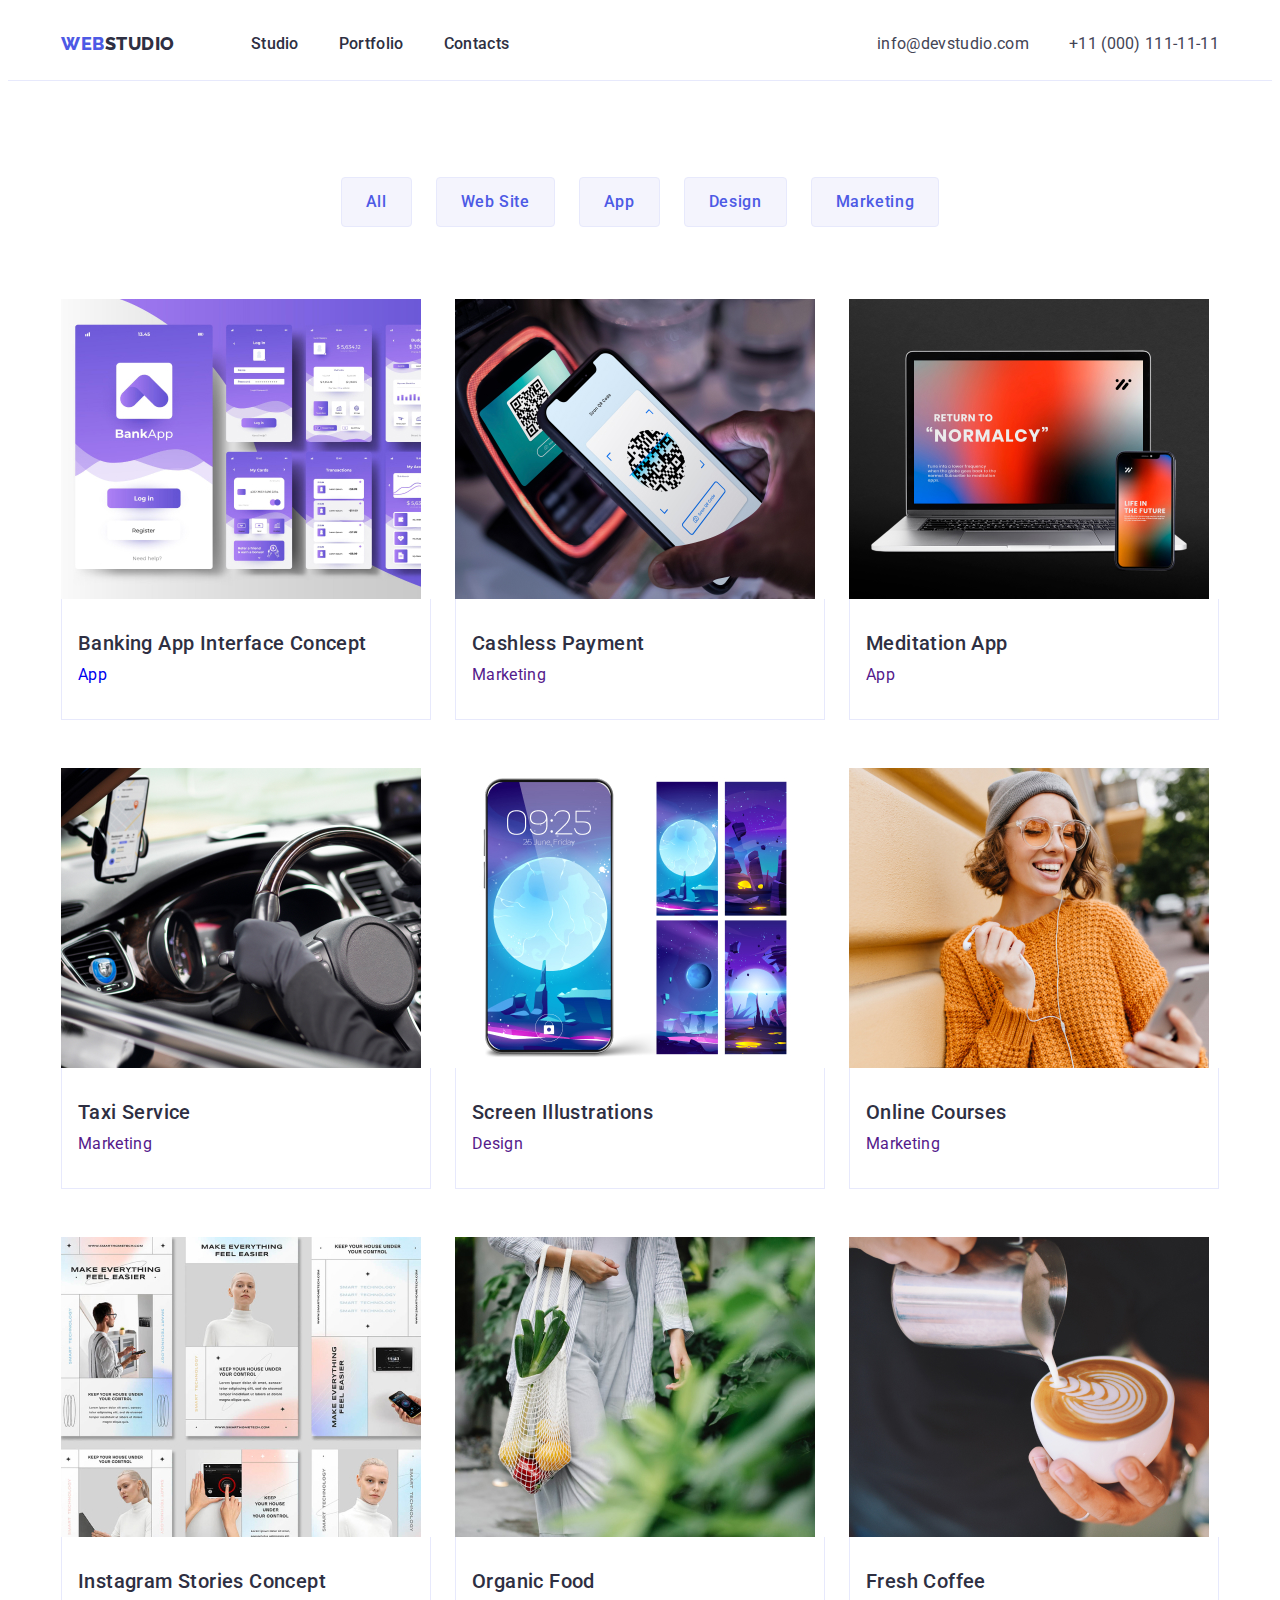
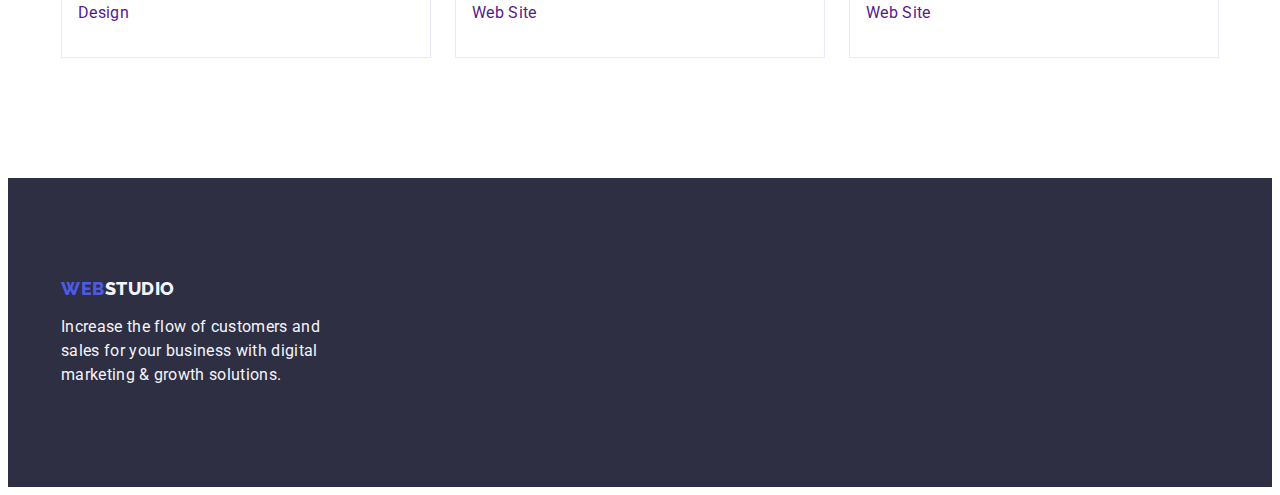
==== commit d3667c0d: "fix mistaces" ====
--- a/portfolio.html
+++ b/portfolio.html
@@ -22,7 +22,7 @@
       <nav class="navigate">
         <a href="./index.html" class="logo link">
           Web<span class="logo-second">Studio</span></a>
-        <ul class="menu">
+        <ul class="list menu">
           <li class="list-item">
             <a class="link link-item-header" href="./index.html">Studio</a>
           </li>
@@ -154,9 +154,9 @@
   </main>
   <footer class="footer">
     <div class="container">
-      <a href="./index.html" class="logo link a-footer">
+      <a href="./index.html" class="logo link link-footer">
         Web<span class="logo-second">Studio</span></a>
-      <p class="p-footer">
+      <p class="text-footer">
         Increase the flow of customers and sales for your business with digital
         marketing & growth solutions.
       </p>
--- a/css/styles.css
+++ b/css/styles.css
@@ -25,24 +25,30 @@
 
 a {
   text-decoration: none;
-
 }
 
 h1 {
   font-weight: bold;
   font-size: 56px;
   line-height: 60px;
+  margin: 0;
 }
 
 h2 {
   font-weight: bold;
   font-size: 36px;
-
+  margin: 0;
 }
 
 h3 {
   font-weight: 500;
   font-size: 20px;
+  margin: 0;
+}
+
+p,
+ul {
+  margin: 0;
 }
 
 img {
@@ -53,8 +59,9 @@
   border-bottom: 1px solid #e7e9fc;
 }
 
-.header-container:first-child {
-  display: flex;
+.header-container {
+  display: flex;
+  align-items: center;
 }
 
 .container {
@@ -77,6 +84,7 @@
   color: var(--WHITE);
   cursor: pointer;
 }
+
 
 /* NAV */
 .navigate {
@@ -105,6 +113,7 @@
   list-style: none;
   display: flex;
   gap: 24px;
+  padding: 0;
 }
 
 .menu {
@@ -134,7 +143,8 @@
   font-size: 16px;
   line-height: 1.5;
   letter-spacing: 0.02em;
-  color: var(--SLATE)
+  color: var(--SLATE);
+  margin-left: auto;
 }
 
 .li-address {
@@ -154,7 +164,6 @@
 
 address a {
   color: var(--SLATE);
-  margin-right: 1rem;
 }
 
 /* Main Page - Studio */
@@ -170,6 +179,7 @@
   letter-spacing: 0.02em;
   color: var(--WHITE);
   max-width: 496px;
+  margin: 0 auto;
 }
 
 .hero-btn {
@@ -179,6 +189,7 @@
   border: none;
   border-radius: 4px;
   background-color: var(--IRIS);
+  margin: 48px auto 0;
 }
 
 /* section 2 */
@@ -205,7 +216,7 @@
   overflow: hidden;
 }
 
-.list-section-second{
+.list-section-second {
   display: flex;
   gap: 24px;
 }
@@ -217,6 +228,7 @@
 
 .text-card {
   color: var(--SLATE);
+
 }
 
 .section-second .header-card {
@@ -224,6 +236,7 @@
   letter-spacing: 0.02em;
   color: var(--NAVY-BLUE);
   margin-bottom: 8px;
+  text-align: left;
 }
 
 /* section 3 */
@@ -252,7 +265,7 @@
 
 }
 
-.team_card {
+.item-team-card {
   background-color: var(--WHITE);
   /* width: calc((100% - 72px) / 4); */
   flex-basis: calc((100%-24*3)/4);
@@ -263,12 +276,12 @@
   padding: 32px 0;
 }
 
-.header-card {
+.header-employee {
   text-align: center;
   margin-bottom: 8px;
 }
 
-.text-card {
+.text-employee {
   text-align: center;
 }
 
@@ -287,10 +300,9 @@
   justify-content: center;
   gap: 24px;
   margin-bottom: 72px;
-}
+  }
 
 .ul-filter .btn {
-  margin-right: 2rem;
   background-color: var(--CLOUD);
   border: 1px solid var(--CORNFLOWER);
   color: var(--IRIS);
@@ -362,16 +374,17 @@
 
 }
 
-.a-footer {
+.link-footer {
   display: inline-block;
   margin-bottom: 16px;
 }
 
-.p-footer {
+.text-footer {
   line-height: 1.5;
   color: var(--CLOUD);
   letter-spacing: 0.02em;
   max-width: 264px;
+
 }
 
 .logo-second {
